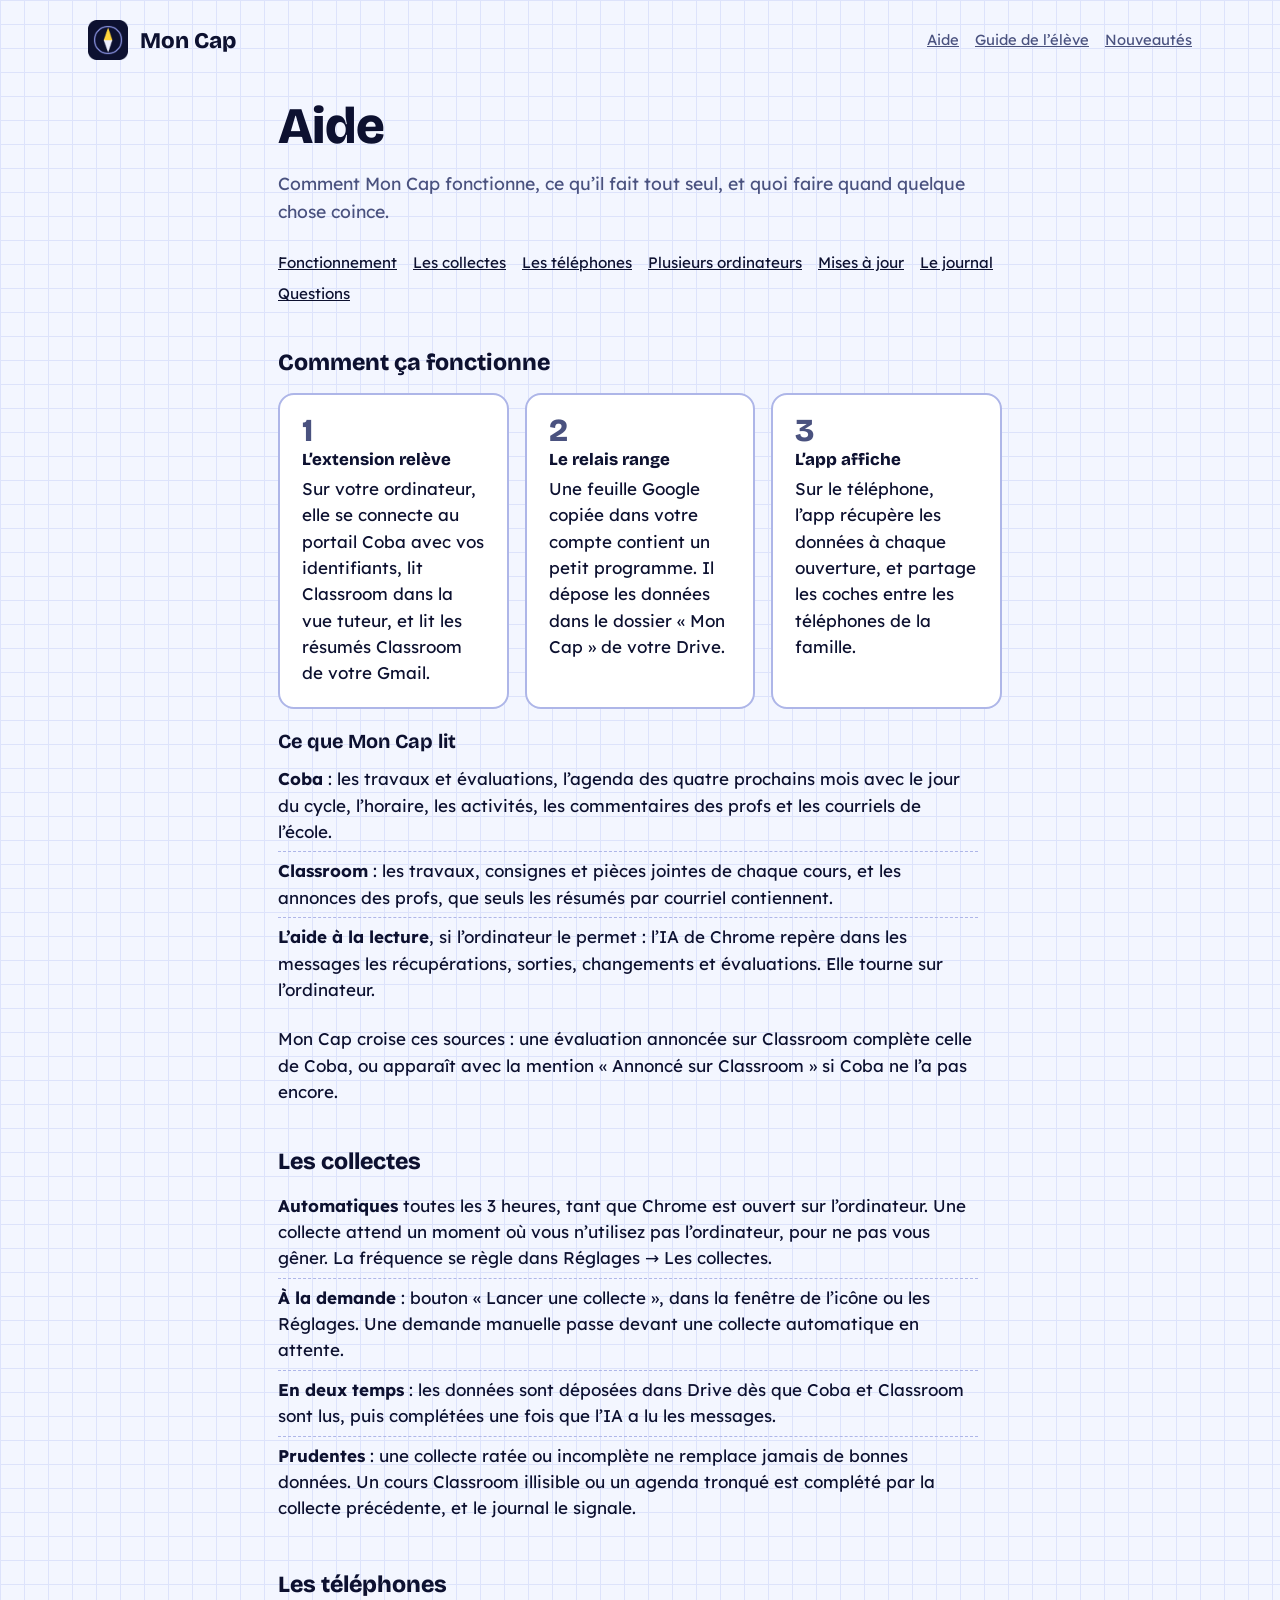
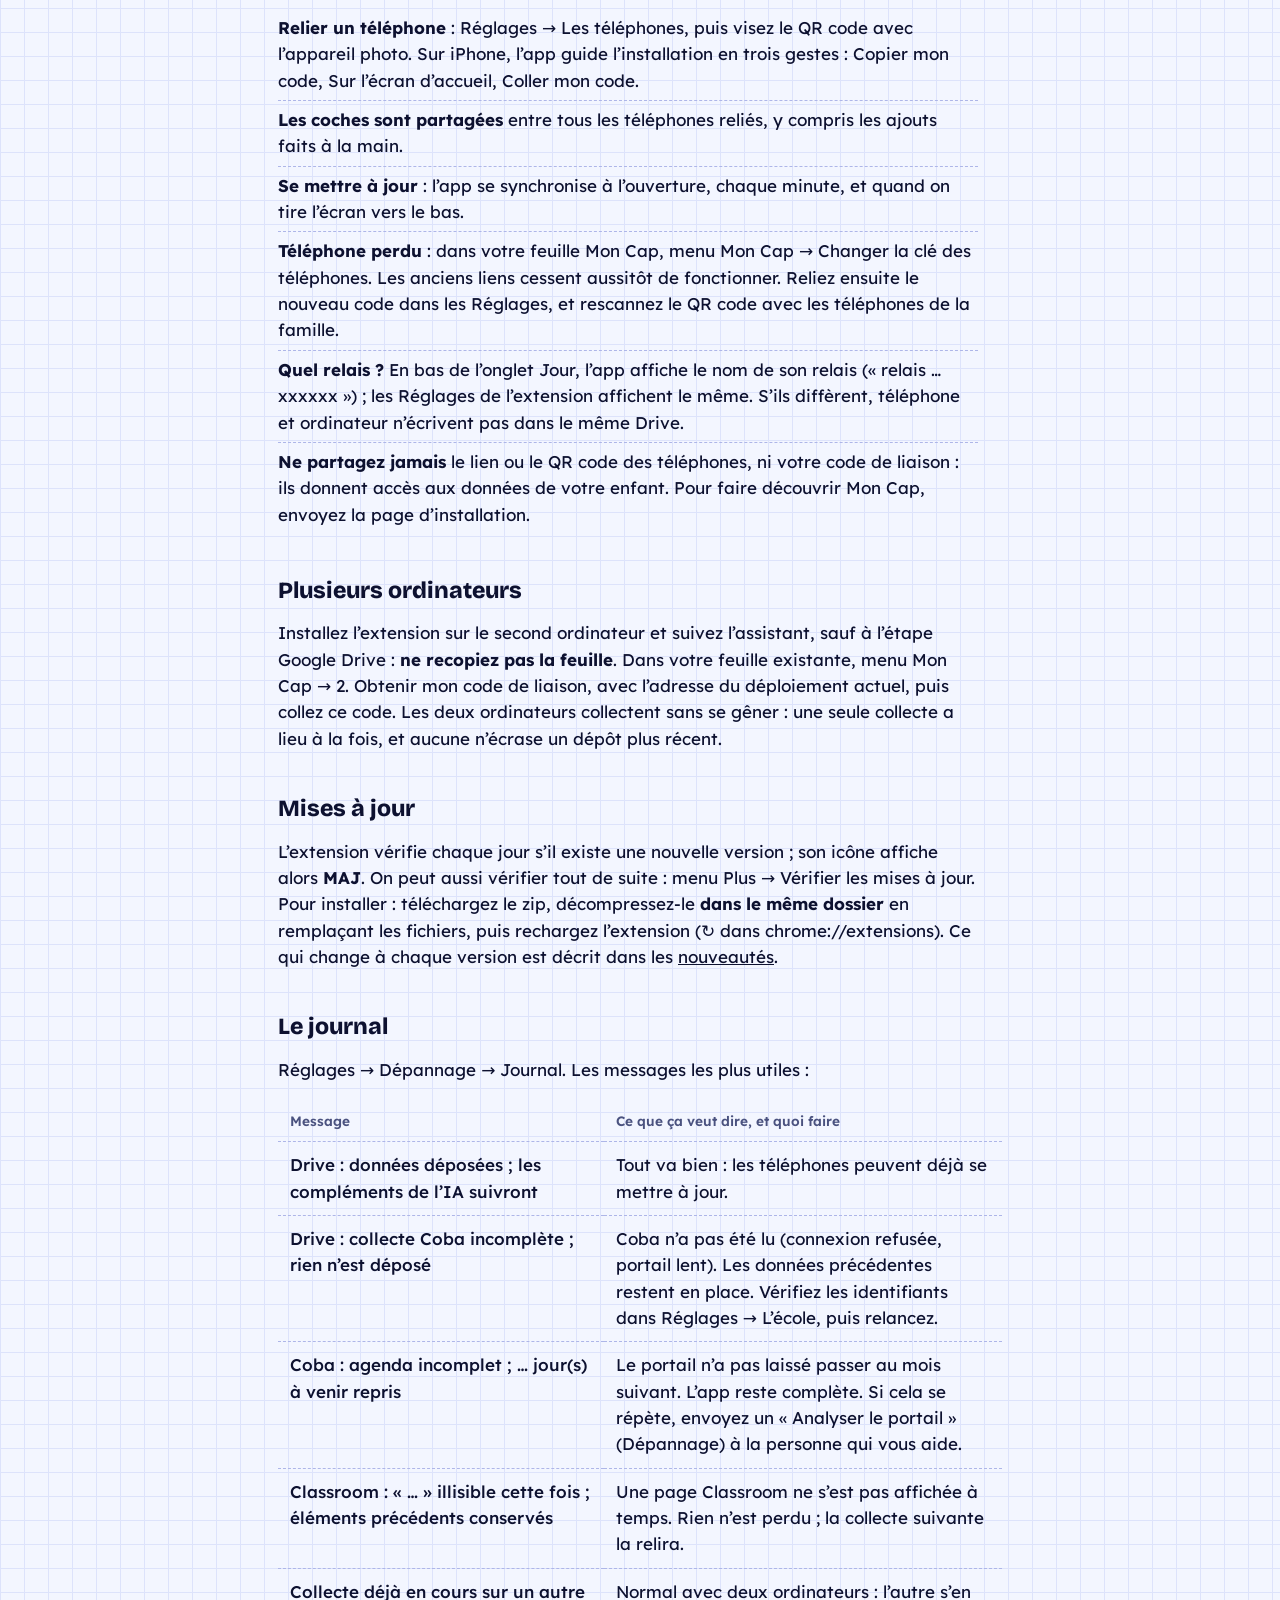
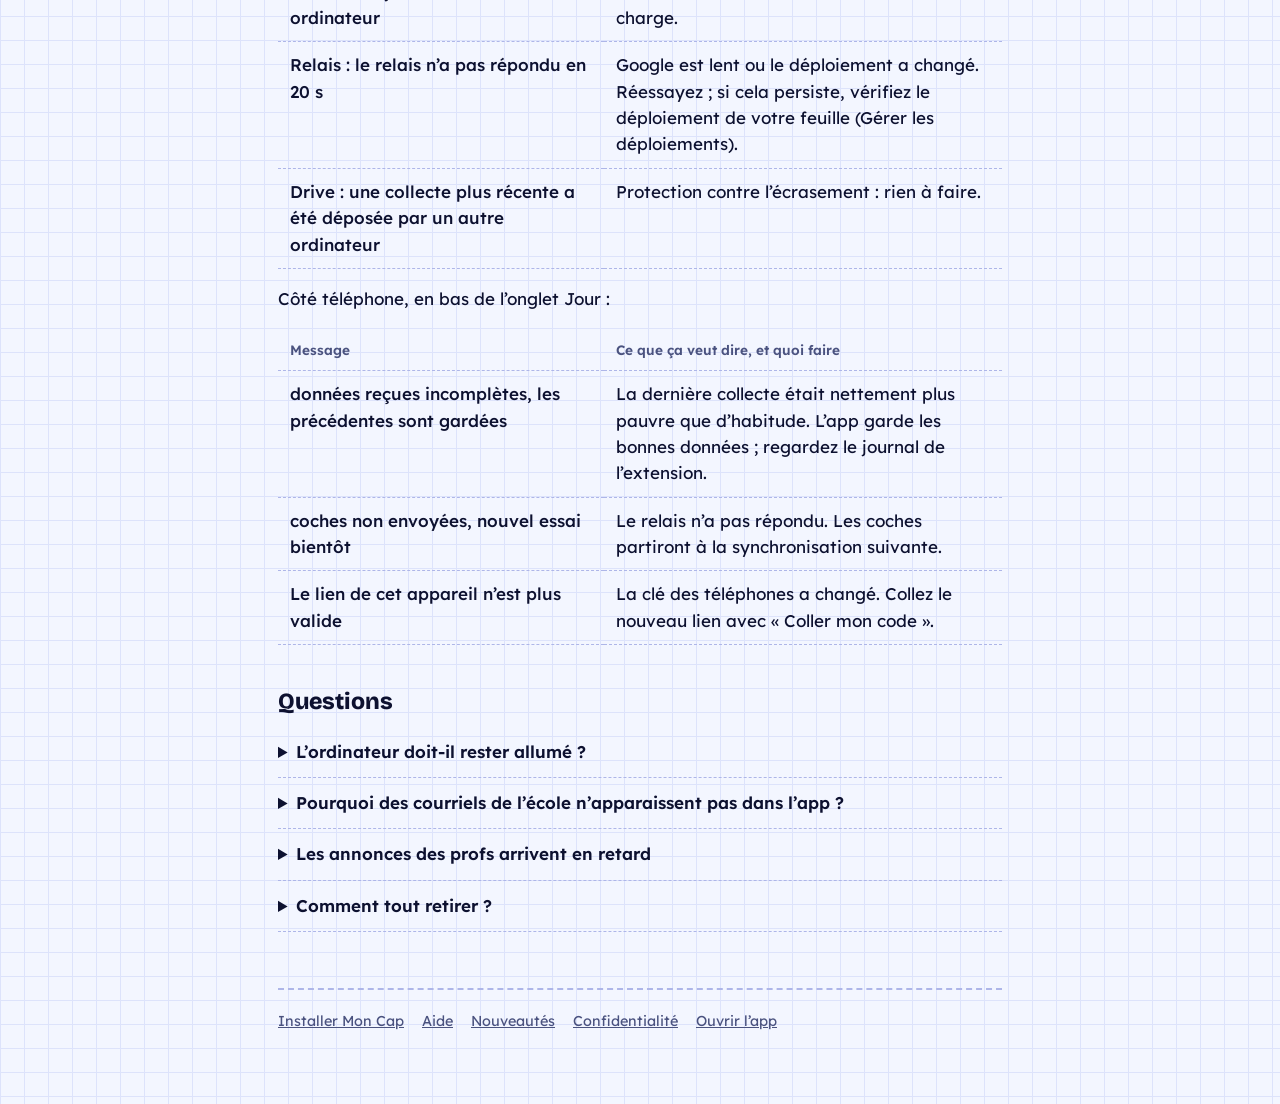
==== aide/index.html @ af662f89 "Update version to 23, enhance evaluation tracking from Classroom, and improve navigation links in th" ====
<!doctype html>
<html lang="fr">
<head>
<meta charset="utf-8">
<meta name="viewport" content="width=device-width, initial-scale=1">
<title>Mon Cap — Aide</title>
<meta name="robots" content="noindex,nofollow">
<link rel="icon" href="../icons/icon-192.png">
<link rel="preconnect" href="https://fonts.googleapis.com"><link rel="preconnect" href="https://fonts.gstatic.com" crossorigin>
<link href="https://fonts.googleapis.com/css2?family=Bricolage+Grotesque:opsz,wght@12..96,600;12..96,800&family=Lexend:wght@400;500;600&display=swap" rel="stylesheet">
<link rel="stylesheet" href="../site.css">
</head>
<body>
<header class="entete"><img src="../icons/icon-192.png" alt="" width="40" height="40"><span class="marque">Mon Cap</span>
  <nav class="liens-site"><a href="../aide/">Aide</a><a href="../aide/eleve/">Guide de l’élève</a><a href="../nouveautes/">Nouveautés</a></nav></header>
<main class="page">
  <h1>Aide</h1>
  <p class="chapeau">Comment Mon Cap fonctionne, ce qu’il fait tout seul, et quoi faire quand quelque chose coince.</p>
  <nav class="sommaire-page"><a href="#fonctionnement">Fonctionnement</a><a href="#collectes">Les collectes</a><a href="#telephones">Les téléphones</a><a href="#ordinateurs">Plusieurs ordinateurs</a><a href="#maj">Mises à jour</a><a href="#journal">Le journal</a><a href="#questions">Questions</a></nav>

  <h2 id="fonctionnement">Comment ça fonctionne</h2>
  <div class="trois">
    <div class="bloc"><span class="num">1</span><b>L’extension relève</b>Sur votre ordinateur, elle se connecte au portail Coba avec vos identifiants, lit Classroom dans la vue tuteur, et lit les résumés Classroom de votre Gmail.</div>
    <div class="bloc"><span class="num">2</span><b>Le relais range</b>Une feuille Google copiée dans votre compte contient un petit programme. Il dépose les données dans le dossier « Mon Cap » de votre Drive.</div>
    <div class="bloc"><span class="num">3</span><b>L’app affiche</b>Sur le téléphone, l’app récupère les données à chaque ouverture, et partage les coches entre les téléphones de la famille.</div>
  </div>
  <h3 style="margin-top:22px">Ce que Mon Cap lit</h3>
  <ul class="liste">
    <li><b>Coba</b> : les travaux et évaluations, l’agenda des quatre prochains mois avec le jour du cycle, l’horaire, les activités, les commentaires des profs et les courriels de l’école.</li>
    <li><b>Classroom</b> : les travaux, consignes et pièces jointes de chaque cours, et les annonces des profs, que seuls les résumés par courriel contiennent.</li>
    <li><b>L’aide à la lecture</b>, si l’ordinateur le permet : l’IA de Chrome repère dans les messages les récupérations, sorties, changements et évaluations. Elle tourne sur l’ordinateur.</li>
  </ul>
  <p>Mon Cap croise ces sources : une évaluation annoncée sur Classroom complète celle de Coba, ou apparaît avec la mention « Annoncé sur Classroom » si Coba ne l’a pas encore.</p>

  <h2 id="collectes">Les collectes</h2>
  <ul class="liste">
    <li><b>Automatiques</b> toutes les 3 heures, tant que Chrome est ouvert sur l’ordinateur. Une collecte attend un moment où vous n’utilisez pas l’ordinateur, pour ne pas vous gêner. La fréquence se règle dans Réglages → Les collectes.</li>
    <li><b>À la demande</b> : bouton « Lancer une collecte », dans la fenêtre de l’icône ou les Réglages. Une demande manuelle passe devant une collecte automatique en attente.</li>
    <li><b>En deux temps</b> : les données sont déposées dans Drive dès que Coba et Classroom sont lus, puis complétées une fois que l’IA a lu les messages.</li>
    <li><b>Prudentes</b> : une collecte ratée ou incomplète ne remplace jamais de bonnes données. Un cours Classroom illisible ou un agenda tronqué est complété par la collecte précédente, et le journal le signale.</li>
  </ul>

  <h2 id="telephones">Les téléphones</h2>
  <ul class="liste">
    <li><b>Relier un téléphone</b> : Réglages → Les téléphones, puis visez le QR code avec l’appareil photo. Sur iPhone, l’app guide l’installation en trois gestes : Copier mon code, Sur l’écran d’accueil, Coller mon code.</li>
    <li><b>Les coches sont partagées</b> entre tous les téléphones reliés, y compris les ajouts faits à la main.</li>
    <li><b>Se mettre à jour</b> : l’app se synchronise à l’ouverture, chaque minute, et quand on tire l’écran vers le bas.</li>
    <li><b>Téléphone perdu</b> : dans votre feuille Mon Cap, menu Mon Cap → Changer la clé des téléphones. Les anciens liens cessent aussitôt de fonctionner. Reliez ensuite le nouveau code dans les Réglages, et rescannez le QR code avec les téléphones de la famille.</li>
    <li><b>Quel relais ?</b> En bas de l’onglet Jour, l’app affiche le nom de son relais (« relais …xxxxxx ») ; les Réglages de l’extension affichent le même. S’ils diffèrent, téléphone et ordinateur n’écrivent pas dans le même Drive.</li>
    <li><b>Ne partagez jamais</b> le lien ou le QR code des téléphones, ni votre code de liaison : ils donnent accès aux données de votre enfant. Pour faire découvrir Mon Cap, envoyez la page d’installation.</li>
  </ul>

  <h2 id="ordinateurs">Plusieurs ordinateurs</h2>
  <p>Installez l’extension sur le second ordinateur et suivez l’assistant, sauf à l’étape Google Drive : <b>ne recopiez pas la feuille</b>. Dans votre feuille existante, menu Mon Cap → 2. Obtenir mon code de liaison, avec l’adresse du déploiement actuel, puis collez ce code. Les deux ordinateurs collectent sans se gêner : une seule collecte a lieu à la fois, et aucune n’écrase un dépôt plus récent.</p>

  <h2 id="maj">Mises à jour</h2>
  <p>L’extension vérifie chaque jour s’il existe une nouvelle version ; son icône affiche alors <b>MAJ</b>. On peut aussi vérifier tout de suite : menu Plus → Vérifier les mises à jour. Pour installer : téléchargez le zip, décompressez-le <b>dans le même dossier</b> en remplaçant les fichiers, puis rechargez l’extension (↻ dans chrome://extensions). Ce qui change à chaque version est décrit dans les <a href="../nouveautes/">nouveautés</a>.</p>

  <h2 id="journal">Le journal</h2>
  <p>Réglages → Dépannage → Journal. Les messages les plus utiles :</p>
  <table class="tableau">
    <tr><th>Message</th><th>Ce que ça veut dire, et quoi faire</th></tr>
    <tr><td>Drive : données déposées ; les compléments de l’IA suivront</td><td>Tout va bien : les téléphones peuvent déjà se mettre à jour.</td></tr>
    <tr><td>Drive : collecte Coba incomplète ; rien n’est déposé</td><td>Coba n’a pas été lu (connexion refusée, portail lent). Les données précédentes restent en place. Vérifiez les identifiants dans Réglages → L’école, puis relancez.</td></tr>
    <tr><td>Coba : agenda incomplet ; … jour(s) à venir repris</td><td>Le portail n’a pas laissé passer au mois suivant. L’app reste complète. Si cela se répète, envoyez un « Analyser le portail » (Dépannage) à la personne qui vous aide.</td></tr>
    <tr><td>Classroom : « … » illisible cette fois ; éléments précédents conservés</td><td>Une page Classroom ne s’est pas affichée à temps. Rien n’est perdu ; la collecte suivante la relira.</td></tr>
    <tr><td>Collecte déjà en cours sur un autre ordinateur</td><td>Normal avec deux ordinateurs : l’autre s’en charge.</td></tr>
    <tr><td>Relais : le relais n’a pas répondu en 20 s</td><td>Google est lent ou le déploiement a changé. Réessayez ; si cela persiste, vérifiez le déploiement de votre feuille (Gérer les déploiements).</td></tr>
    <tr><td>Drive : une collecte plus récente a été déposée par un autre ordinateur</td><td>Protection contre l’écrasement : rien à faire.</td></tr>
  </table>
  <p>Côté téléphone, en bas de l’onglet Jour :</p>
  <table class="tableau">
    <tr><th>Message</th><th>Ce que ça veut dire, et quoi faire</th></tr>
    <tr><td>données reçues incomplètes, les précédentes sont gardées</td><td>La dernière collecte était nettement plus pauvre que d’habitude. L’app garde les bonnes données ; regardez le journal de l’extension.</td></tr>
    <tr><td>coches non envoyées, nouvel essai bientôt</td><td>Le relais n’a pas répondu. Les coches partiront à la synchronisation suivante.</td></tr>
    <tr><td>Le lien de cet appareil n’est plus valide</td><td>La clé des téléphones a changé. Collez le nouveau lien avec « Coller mon code ».</td></tr>
  </table>

  <h2 id="questions">Questions</h2>
  <details class="q"><summary>L’ordinateur doit-il rester allumé ?</summary><p>Les collectes se font quand Chrome est ouvert. Si l’ordinateur dort, l’app garde les dernières données, et la collecte reprend au réveil.</p></details>
  <details class="q"><summary>Pourquoi des courriels de l’école n’apparaissent pas dans l’app ?</summary><p>L’app est faite pour l’élève : les messages destinés aux parents, le suivi personnalisé et les invitations sont volontairement écartés. Vous les retrouvez dans Coba.</p></details>
  <details class="q"><summary>Les annonces des profs arrivent en retard</summary><p>Elles viennent des résumés Classroom envoyés aux tuteurs. Réglez leur fréquence sur « quotidien », depuis le lien en bas d’un résumé.</p></details>
  <details class="q"><summary>Comment tout retirer ?</summary><p>Supprimez l’extension dans chrome://extensions, puis, dans votre Drive, la feuille Mon Cap et le dossier « Mon Cap ». Sur les téléphones, supprimez l’icône de l’app.</p></details>
  <footer class="pied"><a href="../installer/">Installer Mon Cap</a><a href="../aide/">Aide</a><a href="../nouveautes/">Nouveautés</a><a href="../confidentialite/">Confidentialité</a><a href="../">Ouvrir l’app</a></footer>
</main>
</body>
</html>
---- site.css ----
/* Mon Cap — assistant d'installation. Même identité que l'app : cahier quadrillé, encre bleu nuit,
   l'étape en cours surlignée au feutre jaune. */
:root{
  --papier:#F3F6FF; --quadrille:#DDE3FB; --encre:#0D1130; --doux:#4A527F; --carte:#FFFFFF;
  --surligneur:#FFD43B; --valide:#2B8A3E; --alerte:#C2410C; --trait:#AEB6E8; --focus:#1C7ED6;
  /* surligneur : bande pleine et texte encre en clair ; en sombre, bande translucide sous un texte clair */
  --surl-bande:linear-gradient(transparent 42%,#FFD43B 42%,#FFD43B 88%,transparent 88%); --surl-texte:#0D1130;
  color-scheme:light;
}
@media (prefers-color-scheme:dark){:root{
  --papier:#0D1130; --quadrille:rgba(167,174,221,.10); --encre:#EEF0FF; --doux:#A7AEDD; --carte:#161B45;
  --surligneur:#FFD43B; --valide:#69DB7C; --alerte:#FFA94D; --trait:#4C5592; --focus:#74C0FC;
  --surl-bande:linear-gradient(transparent 80%,#FFD43B 80%,#FFD43B 96%,transparent 96%); --surl-texte:#EEF0FF;
  color-scheme:dark;}}
*{box-sizing:border-box}
html,body{margin:0}
body{background:var(--papier);
  background-image:linear-gradient(var(--quadrille) 1px,transparent 1px),linear-gradient(90deg,var(--quadrille) 1px,transparent 1px);
  background-size:24px 24px;color:var(--encre);font:400 17px/1.55 'Lexend',system-ui,'Segoe UI',sans-serif;min-height:100vh}
h1,h2,h3{font-family:'Bricolage Grotesque','Lexend',system-ui,sans-serif;line-height:1.1;margin:0}
a{color:inherit}
:focus-visible{outline:3px solid var(--focus);outline-offset:3px;border-radius:6px}

.entete{display:flex;align-items:center;gap:12px;padding:20px clamp(16px,4vw,48px);max-width:1200px;margin:0 auto}
.entete .marque{font:800 1.4rem 'Bricolage Grotesque',sans-serif}
.entete .avance{margin-left:auto;color:var(--doux);font-size:.9rem}

/* L'ensemble est centré ; la colonne principale est large pour les blocs (QR code, iPhone/Android, listes),
   mais les paragraphes restent à ~70 caractères pour la lisibilité. */
.cadre{display:grid;grid-template-columns:260px minmax(0,820px);gap:clamp(24px,5vw,72px);padding:8px clamp(16px,4vw,48px) 64px;max-width:1200px;margin:0 auto;justify-content:center}
.etape p,.etape li{max-width:70ch}

/* Le parcours : un cap tracé sur le cahier */
.route ol{list-style:none;margin:0;padding:0;position:relative}
.route ol::before{content:"";position:absolute;left:15px;top:18px;bottom:18px;border-left:3px dashed var(--trait)}
.route li{position:relative;margin:0 0 6px}
.route button{all:unset;cursor:pointer;display:flex;align-items:center;gap:14px;padding:8px 6px;width:100%;border-radius:10px}
.route button:focus-visible{outline:3px solid var(--focus)}
.route button[disabled]{cursor:default;opacity:.55}
.point{flex:none;width:32px;height:32px;border-radius:50%;display:grid;place-items:center;font-weight:600;font-size:.9rem;
  background:var(--carte);border:3px solid var(--trait);color:var(--doux);position:relative;z-index:1}
.route .fait .point{background:var(--valide);border-color:var(--valide);color:#fff}
.route .encours .point{border-color:var(--encre);color:var(--encre)}
.libelle{font-weight:500}
.route .encours .libelle{font-weight:600;background:var(--surl-bande);padding:0 4px;margin:0 -4px;color:var(--surl-texte)}

/* L'étape */
.etape{outline:none}
.etape h1{font-size:clamp(2rem,4.2vw,2.8rem);font-weight:800;letter-spacing:-.01em;margin:6px 0 14px}
.chapeau{font-size:1.1rem;color:var(--doux);max-width:58ch;margin:0 0 26px}
.etape h2{font-size:1.25rem;font-weight:800;margin:30px 0 10px}
.etape p{max-width:62ch}
.bloc{background:var(--carte);border:2px solid var(--trait);border-radius:16px;padding:20px 22px;margin:0 0 18px}
.bloc.calme{background:transparent;border-style:dashed}

/* Gestes numérotés (une vraie séquence) */
.gestes{counter-reset:g;list-style:none;padding:0;margin:0}
.gestes>li{counter-increment:g;position:relative;padding:0 0 18px 46px;border-left:2px solid var(--trait);margin-left:14px}
.gestes>li:last-child{border-left-color:transparent;padding-bottom:0}
.gestes>li::before{content:counter(g);position:absolute;left:-15px;top:-2px;width:28px;height:28px;border-radius:50%;
  background:var(--encre);color:var(--papier);display:grid;place-items:center;font:600 .85rem 'Lexend',sans-serif}
.gestes b{font-weight:600}
.gestes .voir{display:block;color:var(--doux);font-size:.93rem;margin-top:4px}
.menu{font-weight:600;white-space:nowrap;background:color-mix(in srgb,var(--surligneur) 35%,transparent);padding:0 4px;border-radius:4px;color:var(--encre)}

/* Formulaires */
label{display:block;font-weight:600;margin:16px 0 6px}
input[type=text],input[type=password],input[type=url],textarea{width:100%;font:inherit;color:var(--encre);background:var(--carte);
  border:2px solid var(--trait);border-radius:12px;padding:12px 14px}
input:focus,textarea:focus{border-color:var(--encre);outline:none}
textarea{min-height:90px;font-size:.9rem}
.aide{color:var(--doux);font-size:.9rem;margin-top:6px}
.choix{display:grid;gap:10px}
.choix label{display:flex;align-items:center;gap:12px;margin:0;font-weight:500;background:var(--carte);border:2px solid var(--trait);border-radius:12px;padding:12px 14px;cursor:pointer}
.choix input{accent-color:var(--encre);width:20px;height:20px}
.choix label:has(input:checked){border-color:var(--encre)}

/* Boutons */
.actions{display:flex;gap:12px;align-items:center;flex-wrap:wrap;margin-top:28px}
.btn{font:600 1rem 'Lexend',sans-serif;border-radius:12px;padding:13px 22px;cursor:pointer;border:2px solid var(--encre);background:var(--encre);color:var(--papier)}
.btn.second{background:transparent;color:var(--encre)}
.btn[disabled]{opacity:.45;cursor:not-allowed}
.lien{all:unset;cursor:pointer;color:var(--doux);text-decoration:underline;text-underline-offset:3px}
.lien:focus-visible{outline:3px solid var(--focus)}
.suivant{margin-left:auto}

/* Résultats */
.etat{display:flex;gap:10px;align-items:flex-start;margin-top:14px;font-weight:500}
.etat.ok{color:var(--valide)} .etat.ko{color:var(--alerte)} .etat.attente{color:var(--doux)}
.etat .ic{flex:none}
.liste{list-style:none;padding:0;margin:8px 0 0}
.liste li{padding:6px 0;border-bottom:1px dashed var(--trait)}
.liste li:last-child{border-bottom:0}
.chiffres{display:flex;gap:28px;flex-wrap:wrap;margin:6px 0 0}
.chiffres div{min-width:90px}
.chiffres b{display:block;font:800 2rem 'Bricolage Grotesque',sans-serif;line-height:1}
.chiffres span{color:var(--doux);font-size:.9rem}

/* QR code */
.qr{display:flex;gap:28px;align-items:center;flex-wrap:wrap}
.qr>div:last-child{flex:1 1 260px;min-width:0}
.qr .code{background:#fff;padding:14px;border-radius:14px;border:2px solid var(--trait);line-height:0}
.qr .code svg{width:210px;height:210px}
.deux{display:grid;grid-template-columns:1fr 1fr;gap:18px}

@media (max-width:860px){
  .cadre{grid-template-columns:1fr}
  .route ol{display:flex;gap:4px;overflow-x:auto;padding-bottom:4px}
  .route ol::before{display:none}
  .route li{margin:0}
  .route .libelle{display:none}
  .route .encours .libelle{display:inline}
  .deux{grid-template-columns:1fr}
}
@media (prefers-reduced-motion:no-preference){
  .etape.entree{animation:entree .28s ease-out}
  @keyframes entree{from{opacity:0;transform:translateY(6px)}to{opacity:1;transform:none}}
}

/* Suivi de la collecte : un bateau en papier sur un cap pointillé */
.sr{position:absolute;width:1px;height:1px;overflow:hidden;clip:rect(0 0 0 0)}
.voyage{margin:8px 0 18px}
.mer{position:relative;height:48px;border-bottom:3px dashed var(--trait);margin-right:8px}
.bateau{position:absolute;bottom:-6px;font-size:34px;line-height:1;transition:left .9s cubic-bezier(.3,.7,.3,1)}
.arrivee{position:absolute;right:-8px;bottom:0;font-size:26px}
@media (prefers-reduced-motion:no-preference){.bateau{animation:tangue 2.4s ease-in-out infinite}
  @keyframes tangue{0%,100%{transform:translateY(0) rotate(-4deg)}50%{transform:translateY(-4px) rotate(4deg)}}}
.phases{list-style:none;margin:0;padding:0}
.phases li{display:grid;grid-template-columns:28px 1fr auto;align-items:center;gap:4px 10px;padding:7px 0;border-bottom:1px dashed var(--trait);color:var(--doux)}
.phases li:last-child{border-bottom:0}
.phases .mq{width:22px;height:22px;border-radius:50%;border:2px solid var(--trait);display:grid;place-items:center;font-size:.8rem;font-weight:600}
.phases li.ok{color:var(--encre)} .phases li.ok .mq{background:var(--valide);border-color:var(--valide);color:#fff}
.phases li.ici{color:var(--encre);font-weight:600}
.phases li.ici .nm{background:var(--surl-bande);padding:0 3px;margin:0 -3px;color:var(--surl-texte);justify-self:start}
.phases li.ici .mq{border-color:var(--encre);border-top-color:transparent}
@media (prefers-reduced-motion:no-preference){.phases li.ici .mq{animation:tourne 1s linear infinite} @keyframes tourne{to{transform:rotate(360deg)}}}
.phases .dt{font-size:.88rem;text-align:right;font-weight:400}
.phases .barre{grid-column:2 / 4;height:8px;border-radius:4px;background:var(--quadrille);overflow:hidden;border:1px solid var(--trait)}
.phases .barre span{display:block;height:100%;background:var(--encre);transition:width .6s}

.sousgestes{margin:10px 0 0;padding-left:20px;color:var(--doux);font-size:.93rem}
.sousgestes li{margin:0 0 6px;padding-left:4px}
.sousgestes li::marker{font-weight:600;color:var(--encre)}

/* Étape en cours de travail (collecte qui tourne) : cercle qui tourne, jamais la coche */
.route .travail .point{border-color:var(--encre);border-top-color:transparent;background:var(--carte)}
@media (prefers-reduced-motion:no-preference){.route .travail .point{animation:tourne 1s linear infinite}}

/* ----- Pages du site (installation, confidentialité) ----- */
.page{max-width:820px;margin:0 auto;padding:8px clamp(16px,4vw,48px) 72px}
.page h1{font-size:clamp(2.1rem,5vw,3.2rem);font-weight:800;letter-spacing:-.01em;margin:10px 0 16px;max-width:20ch}
.page h2{font-size:1.45rem;font-weight:800;margin:44px 0 12px}
.page p,.page li{max-width:70ch}
.trois{display:grid;grid-template-columns:repeat(3,1fr);gap:16px;margin:18px 0 0}
.trois .bloc{margin:0}
.trois b{display:block;font:800 1.05rem 'Bricolage Grotesque',sans-serif;margin-bottom:6px}
.trois .num{font:800 2rem 'Bricolage Grotesque',sans-serif;color:var(--doux);line-height:1}
.schema{display:block;width:100%;max-width:560px;height:auto;margin:12px 0 4px;border-radius:12px;border:2px solid var(--trait)}
.code-chrome{display:inline-flex;gap:8px;align-items:center;font:600 .95rem ui-monospace,Menlo,Consolas,monospace;background:var(--carte);border:2px solid var(--trait);border-radius:10px;padding:6px 6px 6px 12px}
.code-chrome button{font:600 .85rem 'Lexend',sans-serif;border:0;border-radius:8px;padding:6px 10px;background:var(--encre);color:var(--papier);cursor:pointer}
.telecharger{display:inline-flex;flex-direction:column;align-items:flex-start;gap:2px;text-decoration:none}
.telecharger small{font-weight:400;opacity:.8}
.pied{margin-top:56px;padding-top:20px;border-top:2px dashed var(--trait);color:var(--doux);font-size:.9rem;display:flex;gap:18px;flex-wrap:wrap}
details.q{border-bottom:1px dashed var(--trait);padding:12px 0}
details.q summary{cursor:pointer;font-weight:600}
details.q p{margin:8px 0 0}
@media (max-width:760px){.trois{grid-template-columns:1fr}}
.liens-site{margin-left:auto;display:flex;gap:16px;flex-wrap:wrap}
.liens-site a{color:var(--doux);font-size:.92rem}
.sommaire-page{display:flex;flex-wrap:wrap;gap:8px 16px;margin:0 0 8px;font-size:.95rem}
.tableau{width:100%;border-collapse:collapse;margin:8px 0}
.tableau th,.tableau td{text-align:left;vertical-align:top;padding:10px 12px;border-bottom:1px dashed var(--trait)}
.tableau th{font-weight:600;color:var(--doux);font-size:.85rem}
.tableau td:first-child{font-weight:500;width:45%}
.version{border-top:2px dashed var(--trait);padding:20px 0 6px}
.version h2{margin:0 0 4px;font-size:1.3rem}
.version .date{color:var(--doux);font-size:.9rem;margin:0 0 10px}
.version h3{font-size:.95rem;margin:12px 0 4px}
.version ul{margin:0;padding-left:20px}
.version li{margin:3px 0}
.etiq{display:inline-block;font-size:.75rem;font-weight:600;border-radius:999px;padding:2px 8px;margin-left:6px;vertical-align:middle;border:1.5px solid var(--trait);color:var(--doux)}
.version:target{background:color-mix(in srgb,var(--surligneur) 12%,transparent);border-radius:12px;padding-left:12px;padding-right:12px}
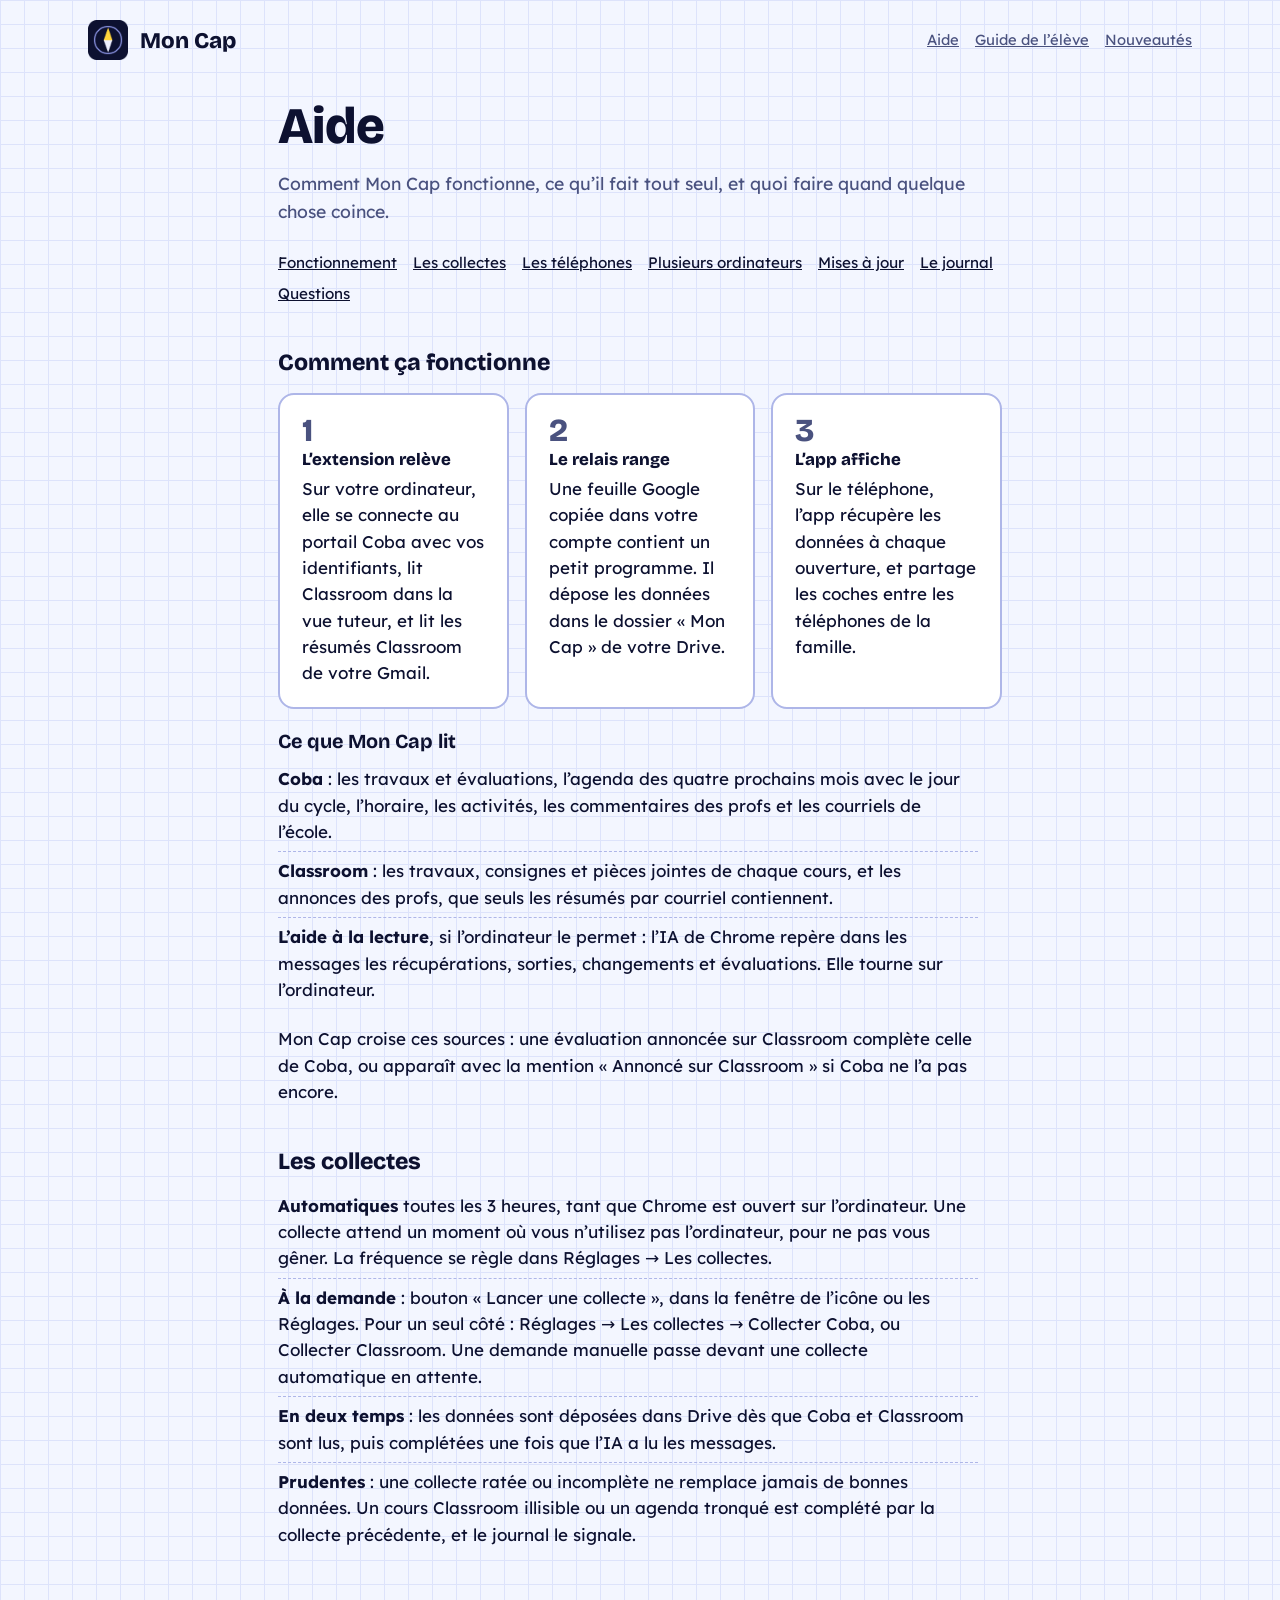
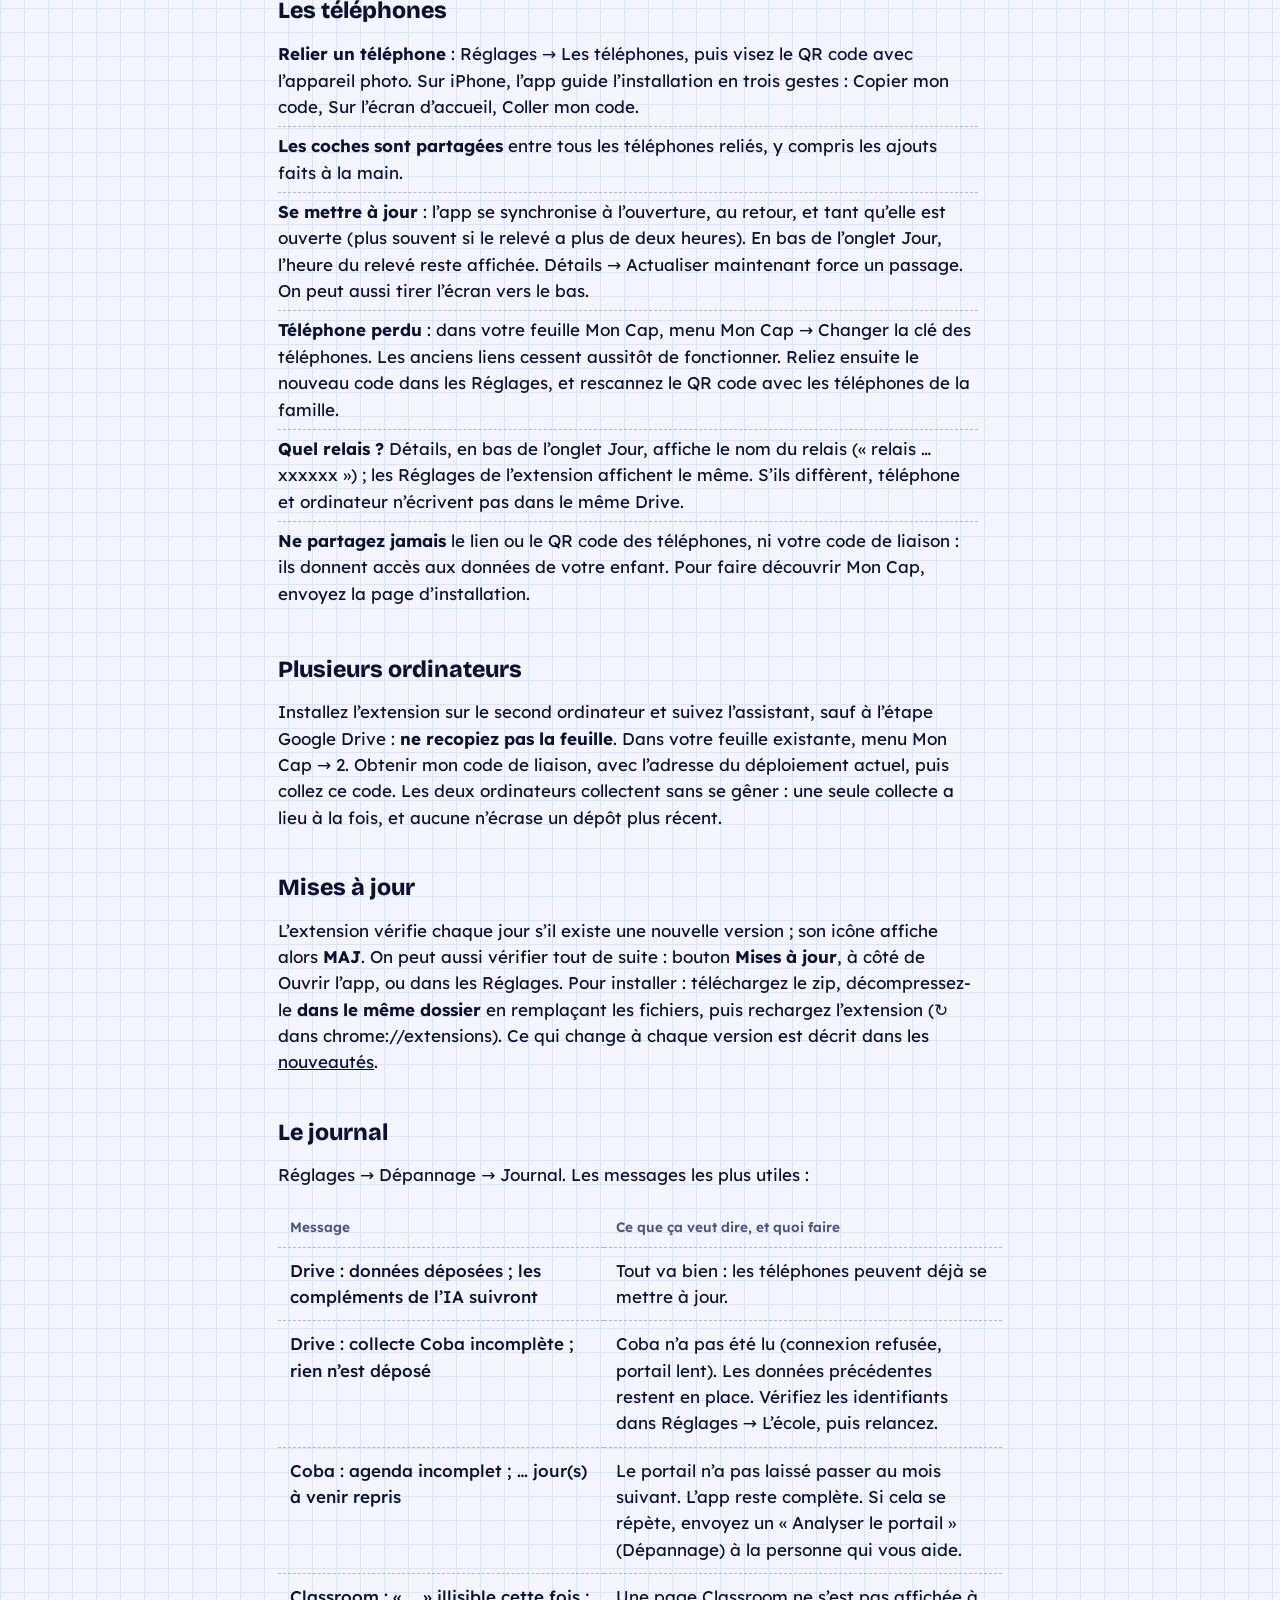
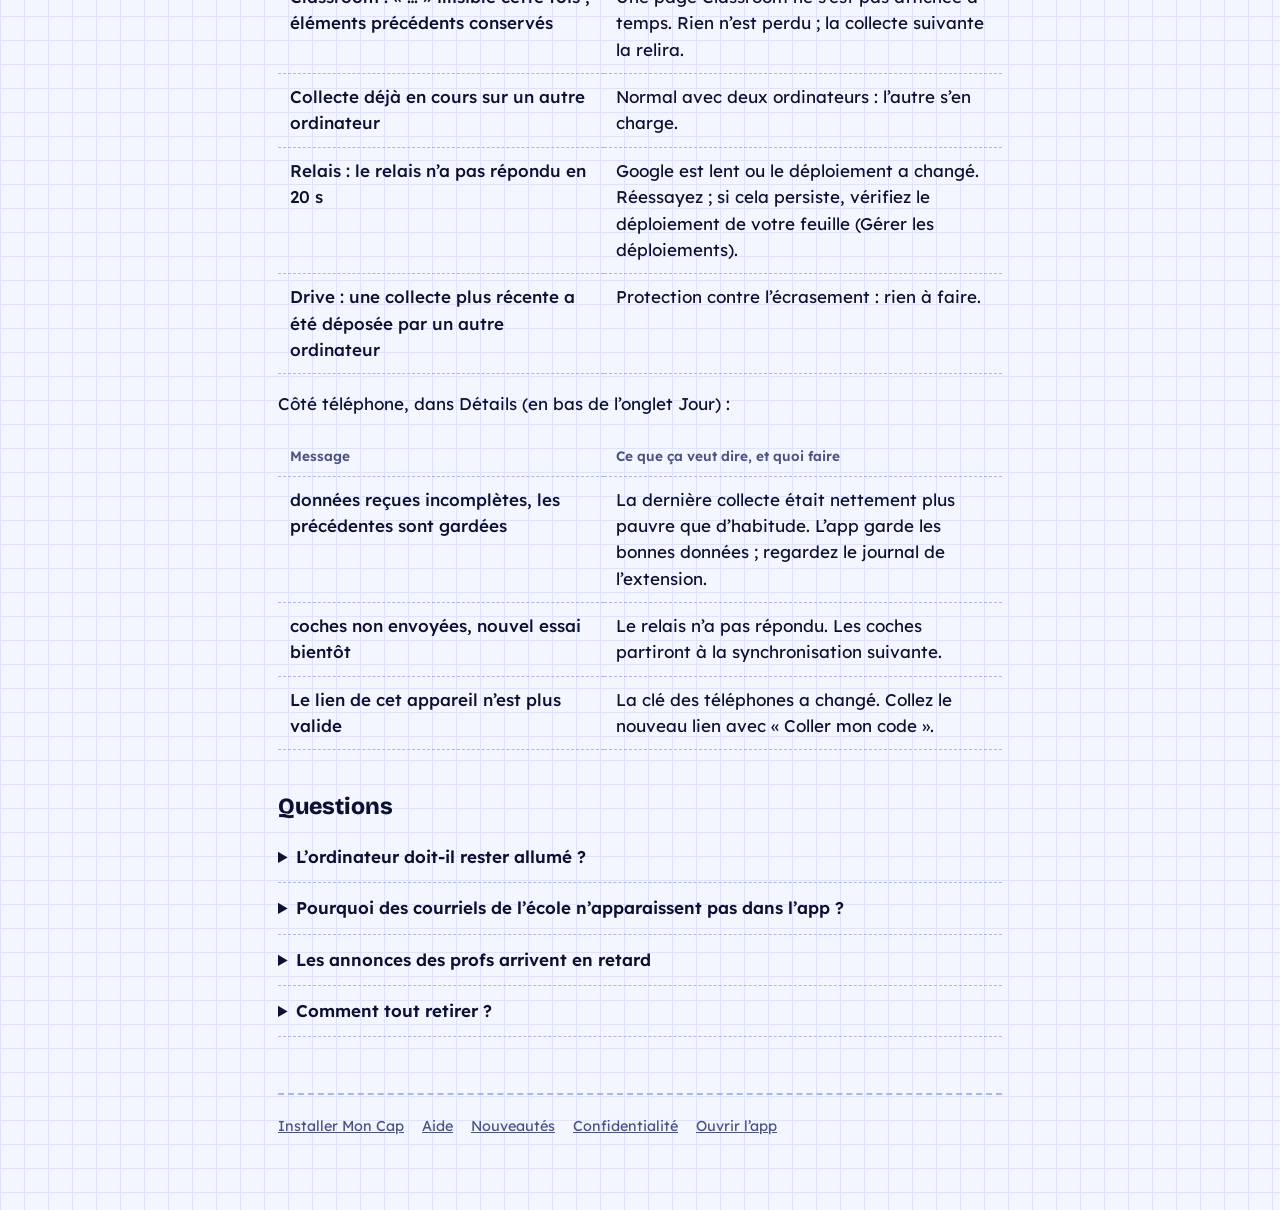
==== commit 5c3c65cd: "Update version to 24, enhance synchronization logic, and improve user interface elements. Added new " ====
--- a/aide/index.html
+++ b/aide/index.html
@@ -35,7 +35,7 @@
   <h2 id="collectes">Les collectes</h2>
   <ul class="liste">
     <li><b>Automatiques</b> toutes les 3 heures, tant que Chrome est ouvert sur l’ordinateur. Une collecte attend un moment où vous n’utilisez pas l’ordinateur, pour ne pas vous gêner. La fréquence se règle dans Réglages → Les collectes.</li>
-    <li><b>À la demande</b> : bouton « Lancer une collecte », dans la fenêtre de l’icône ou les Réglages. Une demande manuelle passe devant une collecte automatique en attente.</li>
+    <li><b>À la demande</b> : bouton « Lancer une collecte », dans la fenêtre de l’icône ou les Réglages. Pour un seul côté : Réglages → Les collectes → Collecter Coba, ou Collecter Classroom. Une demande manuelle passe devant une collecte automatique en attente.</li>
     <li><b>En deux temps</b> : les données sont déposées dans Drive dès que Coba et Classroom sont lus, puis complétées une fois que l’IA a lu les messages.</li>
     <li><b>Prudentes</b> : une collecte ratée ou incomplète ne remplace jamais de bonnes données. Un cours Classroom illisible ou un agenda tronqué est complété par la collecte précédente, et le journal le signale.</li>
   </ul>
@@ -44,9 +44,9 @@
   <ul class="liste">
     <li><b>Relier un téléphone</b> : Réglages → Les téléphones, puis visez le QR code avec l’appareil photo. Sur iPhone, l’app guide l’installation en trois gestes : Copier mon code, Sur l’écran d’accueil, Coller mon code.</li>
     <li><b>Les coches sont partagées</b> entre tous les téléphones reliés, y compris les ajouts faits à la main.</li>
-    <li><b>Se mettre à jour</b> : l’app se synchronise à l’ouverture, chaque minute, et quand on tire l’écran vers le bas.</li>
+    <li><b>Se mettre à jour</b> : l’app se synchronise à l’ouverture, au retour, et tant qu’elle est ouverte (plus souvent si le relevé a plus de deux heures). En bas de l’onglet Jour, l’heure du relevé reste affichée. Détails → Actualiser maintenant force un passage. On peut aussi tirer l’écran vers le bas.</li>
     <li><b>Téléphone perdu</b> : dans votre feuille Mon Cap, menu Mon Cap → Changer la clé des téléphones. Les anciens liens cessent aussitôt de fonctionner. Reliez ensuite le nouveau code dans les Réglages, et rescannez le QR code avec les téléphones de la famille.</li>
-    <li><b>Quel relais ?</b> En bas de l’onglet Jour, l’app affiche le nom de son relais (« relais …xxxxxx ») ; les Réglages de l’extension affichent le même. S’ils diffèrent, téléphone et ordinateur n’écrivent pas dans le même Drive.</li>
+    <li><b>Quel relais ?</b> Détails, en bas de l’onglet Jour, affiche le nom du relais (« relais …xxxxxx ») ; les Réglages de l’extension affichent le même. S’ils diffèrent, téléphone et ordinateur n’écrivent pas dans le même Drive.</li>
     <li><b>Ne partagez jamais</b> le lien ou le QR code des téléphones, ni votre code de liaison : ils donnent accès aux données de votre enfant. Pour faire découvrir Mon Cap, envoyez la page d’installation.</li>
   </ul>
 
@@ -54,7 +54,7 @@
   <p>Installez l’extension sur le second ordinateur et suivez l’assistant, sauf à l’étape Google Drive : <b>ne recopiez pas la feuille</b>. Dans votre feuille existante, menu Mon Cap → 2. Obtenir mon code de liaison, avec l’adresse du déploiement actuel, puis collez ce code. Les deux ordinateurs collectent sans se gêner : une seule collecte a lieu à la fois, et aucune n’écrase un dépôt plus récent.</p>
 
   <h2 id="maj">Mises à jour</h2>
-  <p>L’extension vérifie chaque jour s’il existe une nouvelle version ; son icône affiche alors <b>MAJ</b>. On peut aussi vérifier tout de suite : menu Plus → Vérifier les mises à jour. Pour installer : téléchargez le zip, décompressez-le <b>dans le même dossier</b> en remplaçant les fichiers, puis rechargez l’extension (↻ dans chrome://extensions). Ce qui change à chaque version est décrit dans les <a href="../nouveautes/">nouveautés</a>.</p>
+  <p>L’extension vérifie chaque jour s’il existe une nouvelle version ; son icône affiche alors <b>MAJ</b>. On peut aussi vérifier tout de suite : bouton <b>Mises à jour</b>, à côté de Ouvrir l’app, ou dans les Réglages. Pour installer : téléchargez le zip, décompressez-le <b>dans le même dossier</b> en remplaçant les fichiers, puis rechargez l’extension (↻ dans chrome://extensions). Ce qui change à chaque version est décrit dans les <a href="../nouveautes/">nouveautés</a>.</p>
 
   <h2 id="journal">Le journal</h2>
   <p>Réglages → Dépannage → Journal. Les messages les plus utiles :</p>
@@ -68,7 +68,7 @@
     <tr><td>Relais : le relais n’a pas répondu en 20 s</td><td>Google est lent ou le déploiement a changé. Réessayez ; si cela persiste, vérifiez le déploiement de votre feuille (Gérer les déploiements).</td></tr>
     <tr><td>Drive : une collecte plus récente a été déposée par un autre ordinateur</td><td>Protection contre l’écrasement : rien à faire.</td></tr>
   </table>
-  <p>Côté téléphone, en bas de l’onglet Jour :</p>
+  <p>Côté téléphone, dans Détails (en bas de l’onglet Jour) :</p>
   <table class="tableau">
     <tr><th>Message</th><th>Ce que ça veut dire, et quoi faire</th></tr>
     <tr><td>données reçues incomplètes, les précédentes sont gardées</td><td>La dernière collecte était nettement plus pauvre que d’habitude. L’app garde les bonnes données ; regardez le journal de l’extension.</td></tr>
